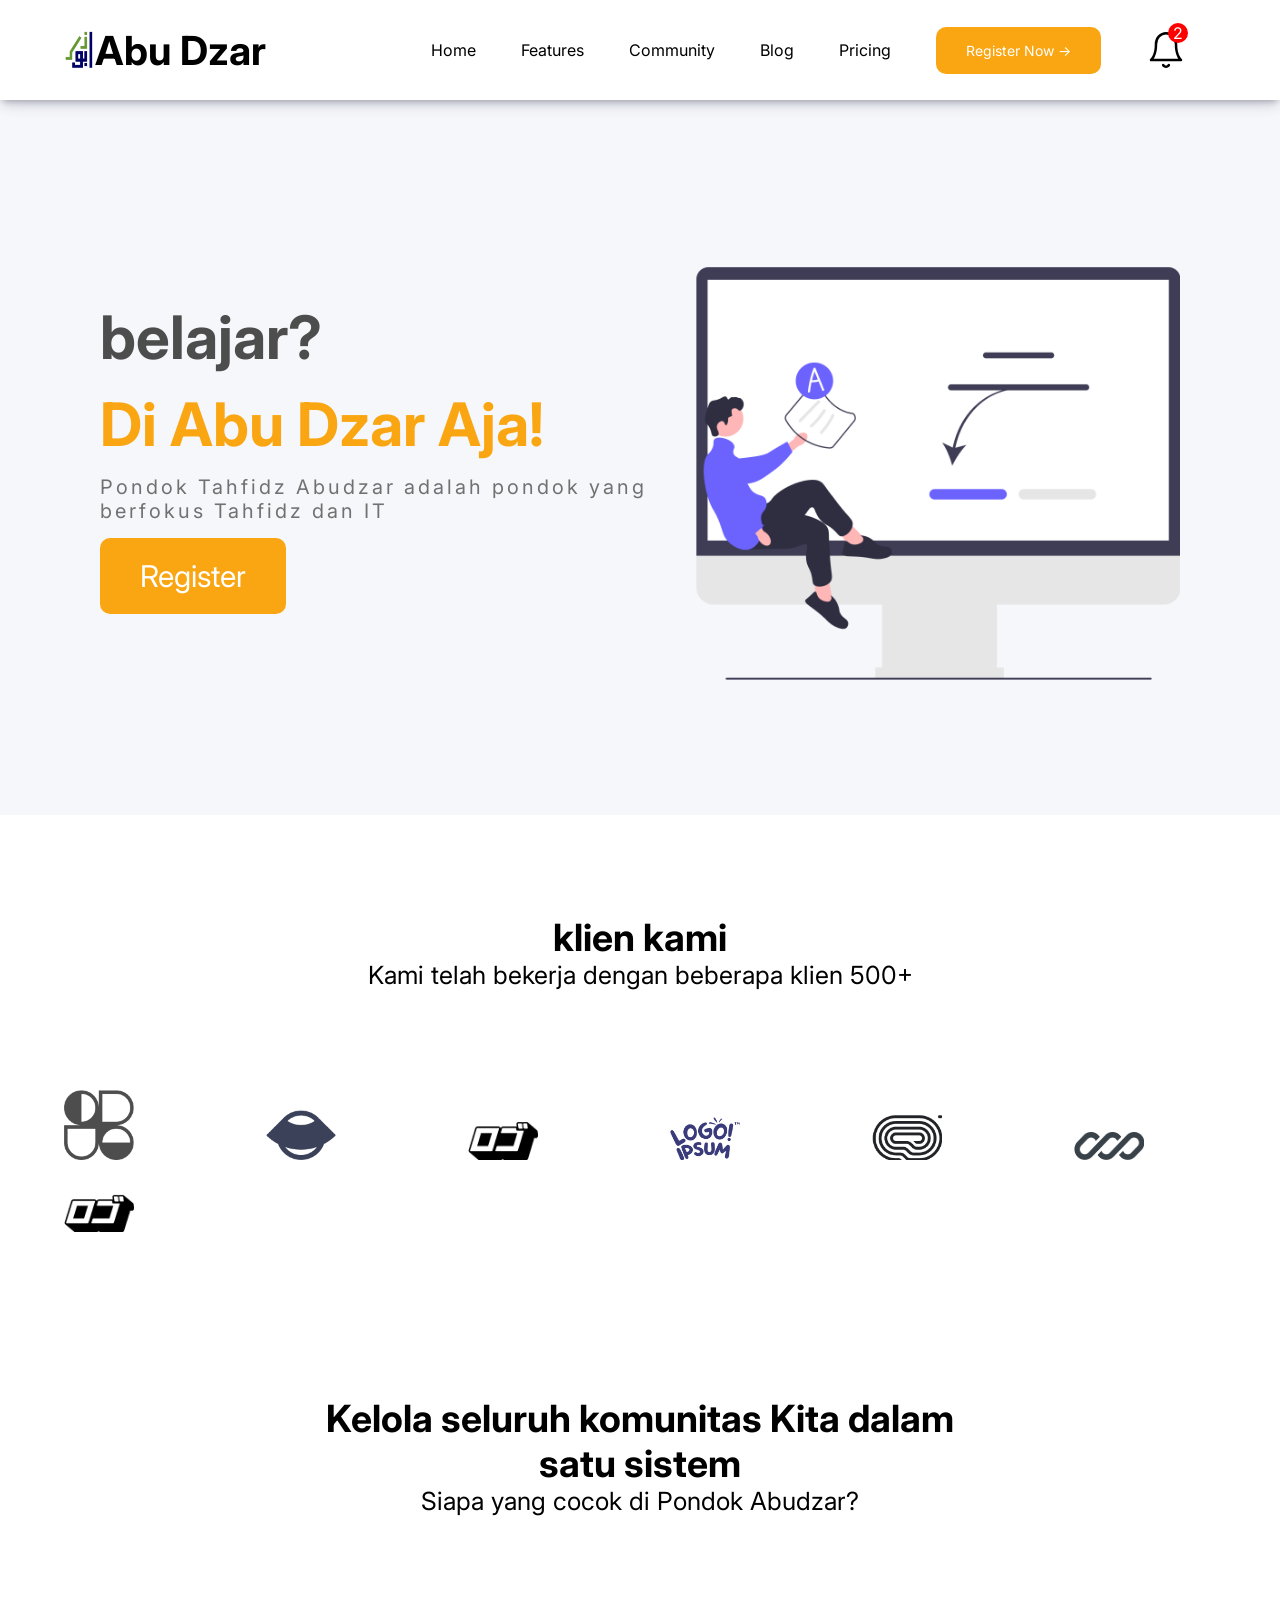
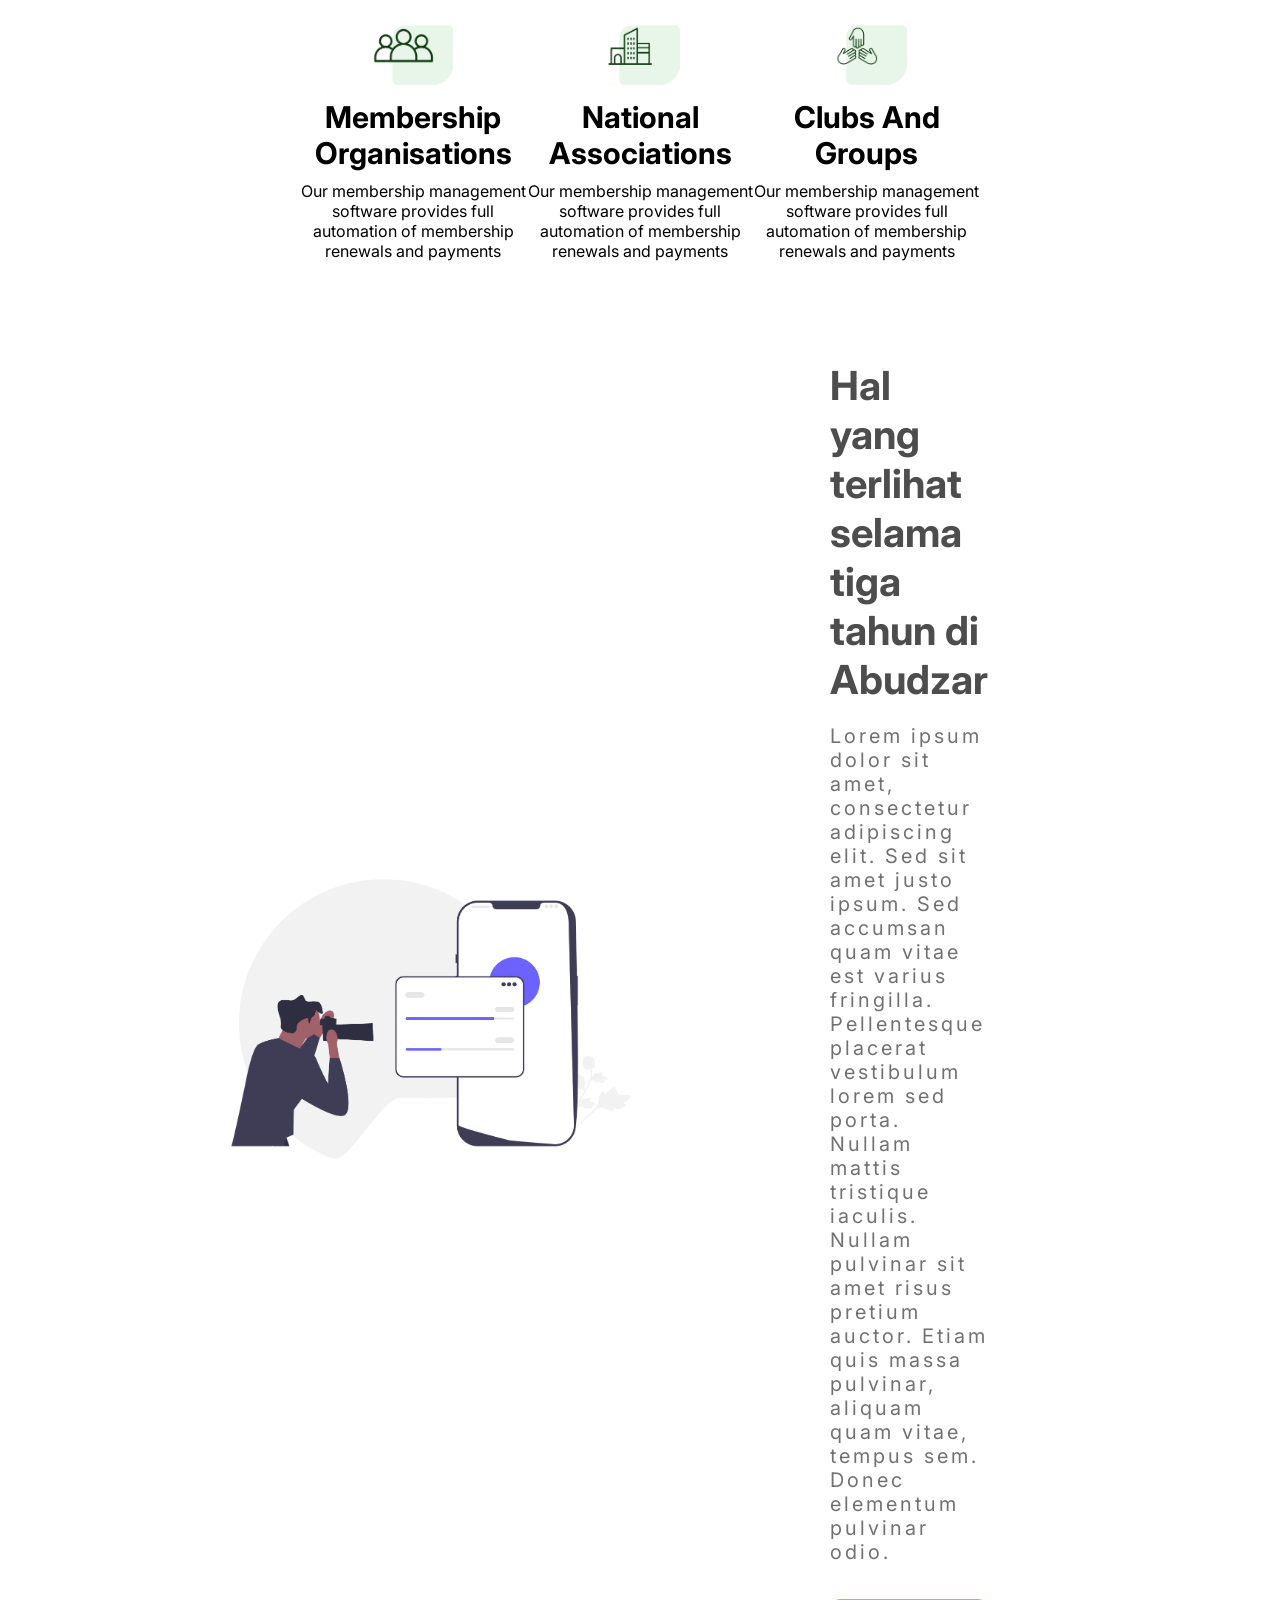
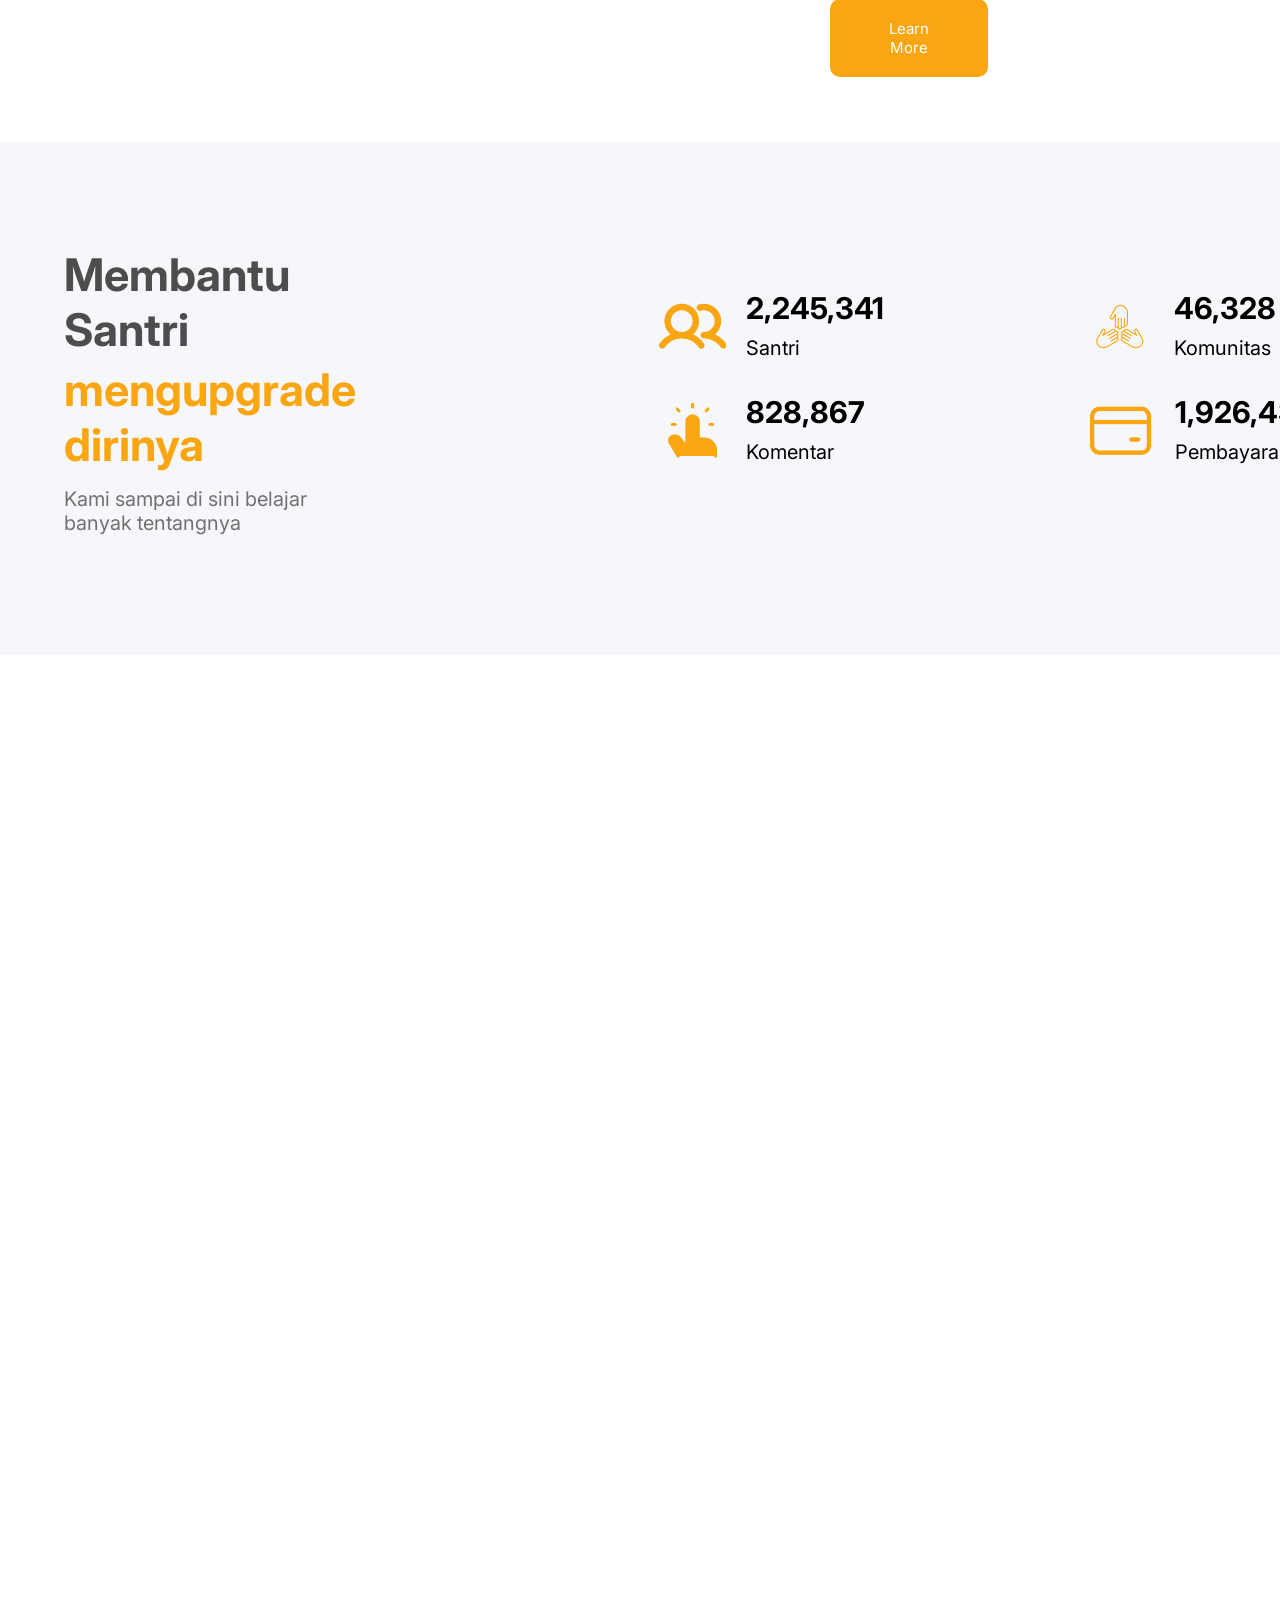
==== index.html @ 45027fd8 "deploy2" ====
<!DOCTYPE html>
<html lang="en">
<head>
    <meta charset="UTF-8">
    <meta name="viewport" content="width=device-width, initial-scale=1.0">
    <title>Banner</title>
    <link rel="stylesheet" href="./banner.css">
</head>
<body>
    <section id="navigasi">
        <div class="container-navigasi">
            <div class="logo-header">
                <img  height="40px" width="30px" src="./assets/logo-abudzar 1 (2).png" alt="" height="70">
                <p>Abu Dzar</p>
            </div>
            <ul class="list-navigasi">
                <li>Home</li>
                <li>Features</li>
                <li>Community</li>
                <li>Blog</li>
                <li>Pricing</li>
                <li>
                <button class="button-register spesifik-button">Register Now &rarr;</button>
                </li>
                <li>
                    <div class="user">
                        <span>2</span>
                        <img src="./assets/bell.svg" alt="">
                    </div>
                </li>
            </ul>

            <!-- tambah -->
             <div class="icon-menu">
                <img src="./assets/menu.svg" alt="">
             </div>
        
        </div>
    </section>

    <section id="banner">
        <div class="container-banner">
            <div class="belajar">
                <h1>belajar?</h1>
                <h1 class="text-abu-dzar">Di Abu Dzar Aja!</h1>
                <p>Pondok Tahfidz Abudzar adalah pondok yang berfokus Tahfidz dan IT </p>
                <button class="button-register">
                    Register
                </button>
            </div>
            <img src="./assets/Illustration.png" alt="">
        </div>
    </section>

    <section id="klien-kami">
        <div class="neka">
            <h1>klien kami</h1>
            <p>Kami telah bekerja dengan beberapa klien 500+</p>
        </div>
        <div class="neki">
            <img src="./assets/logo1.png" alt="">
            <img src="./assets/logo 2.png" alt="">
            <img src="./assets/logo 3.png" alt="">
            <img src="./assets/logo 4.png" alt="">
            <img src="./assets/logo 5.png" alt="">
            <img src="./assets/logo 6.png" alt="">
            <img src="./assets/logo 3.png" alt="">
        </div>

    </section>  

    <Section class="Komunitas">
        <div class="container-komunitas">
        <div class="Text">
            <h1>Kelola seluruh komunitas Kita dalam satu sistem</h1>
            <p>Siapa yang cocok di Pondok Abudzar?</p>
        </div>
        <div class="teras">
        <div class="p1">
            <img src="./assets/Icon 1.png" alt="">
            <h2>Membership Organisations</h2>
            <p>Our membership management software provides full automation of membership renewals and payments</p>
        </div>
        <div class="p2">
            <img src="./assets/Icon 2.png" alt="">
            <h2>National <br>Associations</h2>
            <p>Our membership management software provides full automation of membership renewals and payments</p>
        </div>
        <div class="p3">
            <img src="./assets/Icon 3.png" alt="">
            <h2>Clubs And <br> Groups</h2>
            <p>Our membership management software provides full automation of membership renewals and payments</p>
        </div>
        </div>
        </div>
    </Section>

    <section id="bando">
        <div class="ban-1">
            <img src="./assets/bako.png" alt="">
            <div class="Text-6">
                    <h1>Hal yang terlihat selama tiga <br> tahun di Abudzar</h1>
                    <p>Lorem ipsum dolor sit amet, consectetur adipiscing elit. Sed sit amet justo ipsum. Sed accumsan quam vitae est varius fringilla. Pellentesque placerat vestibulum lorem sed porta. Nullam mattis tristique iaculis. Nullam pulvinar sit amet risus pretium auctor. Etiam quis massa pulvinar, aliquam quam vitae, tempus sem. Donec elementum pulvinar odio.</p>
                    <span>
                        <button class="Learn-More">
                            Learn   More
                        </button>
                    </span>
            </div>
        </div>
    </section>

    <section id="bantu">
        <div class="kebantuan">
        <div class="Text-gede">
            <h1>Membantu Santri</h1>
            <h2>mengupgrade dirinya</h2>
            <p>Kami sampai di sini belajar banyak tentangnya</p>
        </div>
        <!-- mc -->
        <div class="mc">
            <!-- column-1 -->
                <div class="column-1">
                <!-- 1 -->
                <div class="isi-column-1">
                    <span>
                    <img src="./assets/Icon satu1.png" alt="">
                    </span>
                    <div class="satu">
                        <h3>2,245,341</h3>
                        <p>Santri</p>
                    </div>
                </div>
                <!-- 1 -->

                <!-- 2 -->
                <div class="isi-column-2">
                <span>
                <img src="./assets/Icon dua2.png" alt="">
                </span>
                <div class="kedua">
                    <h3>828,867</h3>
                    <p>Komentar</p>
                </div>
                </div>
                <!-- 2 -->
            </div>
            <!-- column-1 -->

            <!-- column-2 -->
            <div class="column-2">
                <!-- 3 -->
                <div class="column-satu">
                    <span>
                    <img src="./assets/Icon empat4.png" alt="">
                    </span>
                    <div class="tiga">
                        <h3>46,328 </h3>
                        <p>Komunitas</p>
                    </div>
                </div>
                <!-- 3 -->

                <!-- 4 -->
                 <div class="column-dua">
                    <span>
                    <img src="./assets/Icon tiga3.png" alt="">
                    </span>
                    <div class="empat">
                        <h3>1,926,436</h3>
                        <p>Pembayaran</p>
                    </div>
                 </div>
                 <!-- 4 -->
            </div>
            <!-- column-2 -->
        </div>
        <!-- mc -->
    </div>
    </section>



    <section id="height"></section>
</body>
</html>
---- banner.css ----
@import url('https://fonts.googleapis.com/css2?family=Inter:ital,opsz,wght@0,14..32,100..900;1,14..32,100..900&display=swap');

 *{
    margin: 0;
    padding: 0;
    font-family: "Inter", "sans-serif";
}

#navigasi {
    position: sticky;
    top: 0px;
    background-color: white;
    box-shadow: rgba(50, 50, 93, 0.25) 0px 6px 12px -2px, rgba(0, 0, 0, 0.3) 0px 3px 7px -3px;
}

.user{
    /* background-color: #717171; */
    width: 40px;
    height: 40px;
    position: relative;
    /* border-radius: 50px; */
}

.user span{
    color: white;
    background-color: red;
    position: absolute;
    right: -2px;
    top: -7px;
    width: 20px;
    height: 20px;
    text-align: center;
    border-radius: 50px;

}

.user img{
    width: 40px;
}

.container-navigasi{
    /* background-color: rgb(255, 255, 255); */
    display: flex;
    margin-left: 5%;
    margin-right: 5%;
    /* font-family: "Inter", sans-serif; */
    justify-content: space-between;
    height: 100px;
    align-items: center;
     /* background-color: antiquewhite; */ 
     /* box-shadow: rgba(0, 0, 0, 0.24) 0px 3px 8px; */ 
}

.logo-header {
     /* background-color: rgb(22, 159, 245);   */
    display: flex;
    font-size: 40px;
    font-weight: 700;
    align-items: center;
}

.logo-header img{
    margin-right: 1px;
}

.list-navigasi{
      /* background-color: rgb(246, 113, 248);   */
    display: flex;
    align-items: center;
}

.list-navigasi li{
    list-style: none;
    margin-left: 15px;
    margin-right: 30px;
}   


#banner{
    background-color: #F5F7FA;
}

.container-banner{
    /* background-color: aquamarine; */
    display: flex;
    padding: 100px;
    justify-content: space-between;
    align-items: center;
}

.container-banner img{
    /* background-color: black; */
    width: 500px;
}

.belajar h1{
    color: #4D4D4D;
    font-size: 60px;
    margin-bottom: 15px;
}

.belajar p{
    color: #717171;
    font-size: 20px;
    margin-bottom: 15px;
    letter-spacing: 3px;
}

.belajar .text-abu-dzar{
    color: #FAA613;
    margin-bottom: 15px;
}

.button-register{
    background-color: #FAA613 ;
    border: none;
    color: white;
    font-size: 30px;
    padding: 20px 40px;
    border-radius: 10px;    
}

.spesifik-button{
    background-color: #FAA613 ;
    border: none;
    color: white;
    font-size: 14px;
    padding: 15px 30px;
    border-radius: 10px;
}

.button-register:hover{
    background-color: rgb(18, 84, 189);
   }


.klien-kami{
    display: flex;
    justify-content: center;
    align-items: center;
}

.neka{
    font-size: 25px;
    text-align: center;
    padding-top: 100px;
    padding-bottom: 100px;

}


.neki img{
    width: 70px;
    /* background-color: aqua; */
    margin-left: 5%;
    margin-right: 5%;
    padding-bottom: 30px;

}

.Komunitas{
    margin-top: 100px;
}

.container-komunitas {
    margin-left: 300px;
    /* background-color: aqua; */
    margin-right: 300px;
}

.Text{
    font-size: 25px;
    text-align: center;
    padding-top: 30px;
    padding-bottom: 100px;
}

.teras{
    display: flex;
    justify-content: space-between;

}

.p1{
    text-align: center;
    width: 250px;
    h2{
        font-size: 30px;
        padding: 10px;
    }
    /* background-color: aqua; */
    img{
        width: 80px;
    }
}

.p2{
    text-align: center;
    width: 250px;
    h2{
        font-size: 30px;
        padding: 10px;
    }
  /* background-color: aqua; */
    img{
        width: 80px;
    }
}

.p3{
    text-align: center;
    width: 250px;
    h2{
        font-size: 30px;
        padding: 10px;
    }

   /* background-color: aqua; */
    img{
        width: 80px;
    }
}

#bando{
    /* background-color: #F5F7FA; */
    margin-top: 100px;
  
}

.ban-1{
    margin-left: 230px;
    /* background-color: aqua; */
    margin-right: 230px;
    display: flex;
    justify-content: space-between;
    align-items: center;
    margin-top: 65px;
    margin-bottom: 65px;
}

.ban-1 img{
    /* background-color: black; */
    width: 400px;
}

.Text-6{
    color: #4D4D4D;
    font-size: 20px;
    margin-bottom: px;
    display: flex;
    flex-direction: column;
    margin-right: 100px;
    margin-left: 200px  ;
}

.Text-6 h1{
    font-size: 40px;
}

.Text-6 p{
    margin-top: 20px;
    color: #717171;
    font-size: 20px;
    margin-bottom: 15px;
    letter-spacing: 3px;
}

.Learn-More{
    margin-top: 20px;
    background-color: #FAA613 ;
    border: none;
    color: white;
    font-size: 15px;
    padding: 20px 40px;
    border-radius: 10px;    
}



#bantu{
    background-color: #F5F7FA;
    /* justify-content: space-between; */
    align-items: center;
    padding-top: 40px;
    padding-bottom: 40px;
}

.kebantuan{
    display: flex;
    justify-content: space-between;
    margin-left: 5%;
    margin-right: 5%;
    align-items: center;
    margin-top: 65px;
    margin-bottom: 65px;
}

.Text-gede{
    text-align: left;
    margin-right: 200px;
}


.Text-gede h1{
    color: #4D4D4D;
    font-size: 45px;
    margin-bottom: 5px;
    
}

.Text-gede h2{
    font-size: 45px ;
    color: #FAA613;
    margin-bottom: 15px;
}

.Text-gede P{
    color: #717171;
    font-size: 20px;
    margin-bottom: 15px;
}

.mc{
    /* background-color: aqua; */
    display: flex;
    img{
        width: 70px;
        margin-right: 20px;
        margin-bottom: 30px;
    }
}

.column-1{
    /* background-color: aquamarine; */
    display: flex;
    flex-direction: column;
    padding-right: 200px;
    padding-left: 100px;
    padding-bottom: 10px;
}

.isi-column-1{
    display: flex;
    justify-content: center;
    .satu{
    
        h3{
            font-size: 30px;
            margin-bottom: 4px;
        }

        p{
            font-size: 20px;
            margin-top: 10px;
        }
    }

    
}

.kedua{
 
    h3{
        font-size: 30px;
        margin-bottom: 4px;
    }

    p{
        font-size: 20px;
        margin-top: 10px;
    }

}

.isi-column-2{
    display: flex;
}


.column-2{
    /* background-color: rgb(0, 252, 168); */
    display: flex;
    flex-direction: column;
    padding-right: 200px;
}

.column-satu{
    display: flex;
    justify-content: center;
    margin-right: 40px;

    h3{
        font-size: 30px;
        margin-bottom: 4px;
    }

    p{
        font-size: 20px;
        margin-top: 10px;
    }

}

.column-dua{
    display: flex;
    justify-content: center;

    h3{
        font-size: 30px;
        margin-bottom: 4px;
    }

    p{
        font-size: 20px;
        margin-top: 10px;
    }

}



.icon-menu{
    display: none;
}




#height{
    height: 350vh;
}

@media only screen and (max-width:745px){
 .icon-menu{
    display: inline;
 }
 .list-navigasi{
    display: none;
 }
}
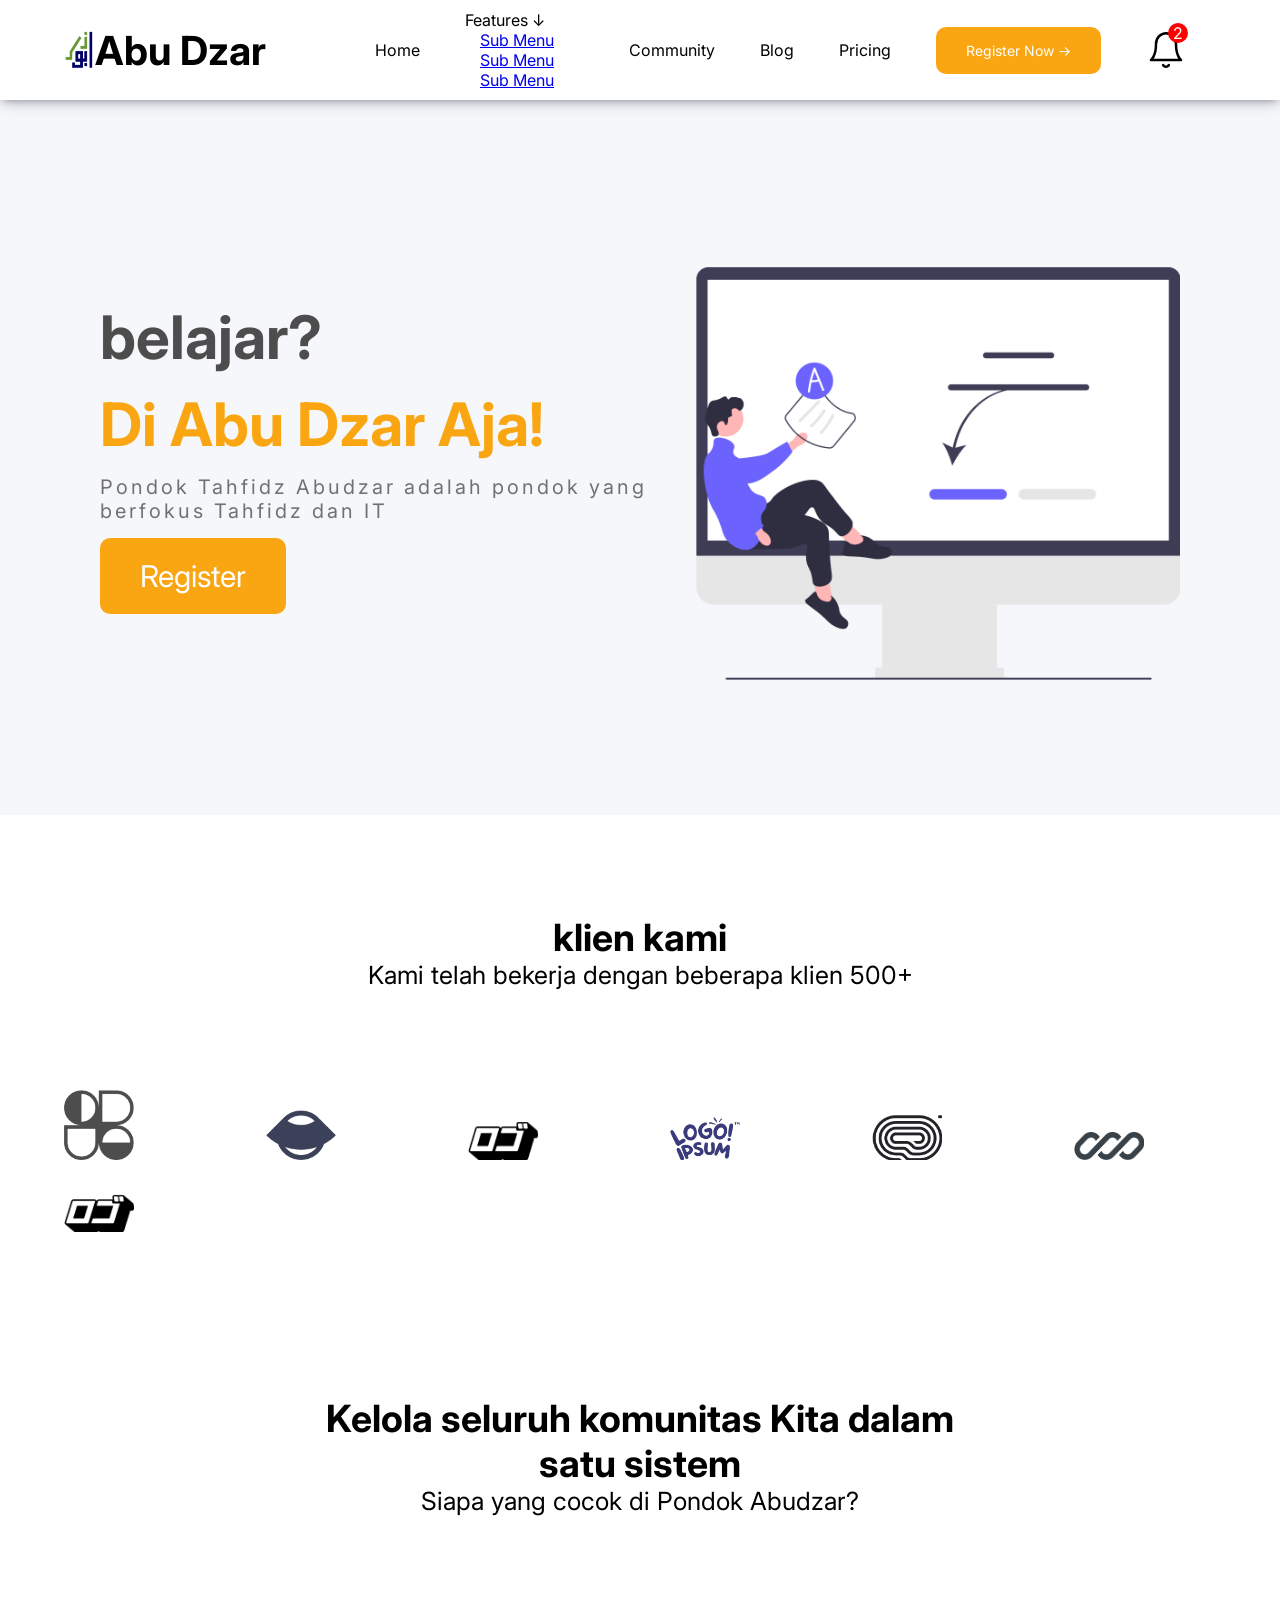
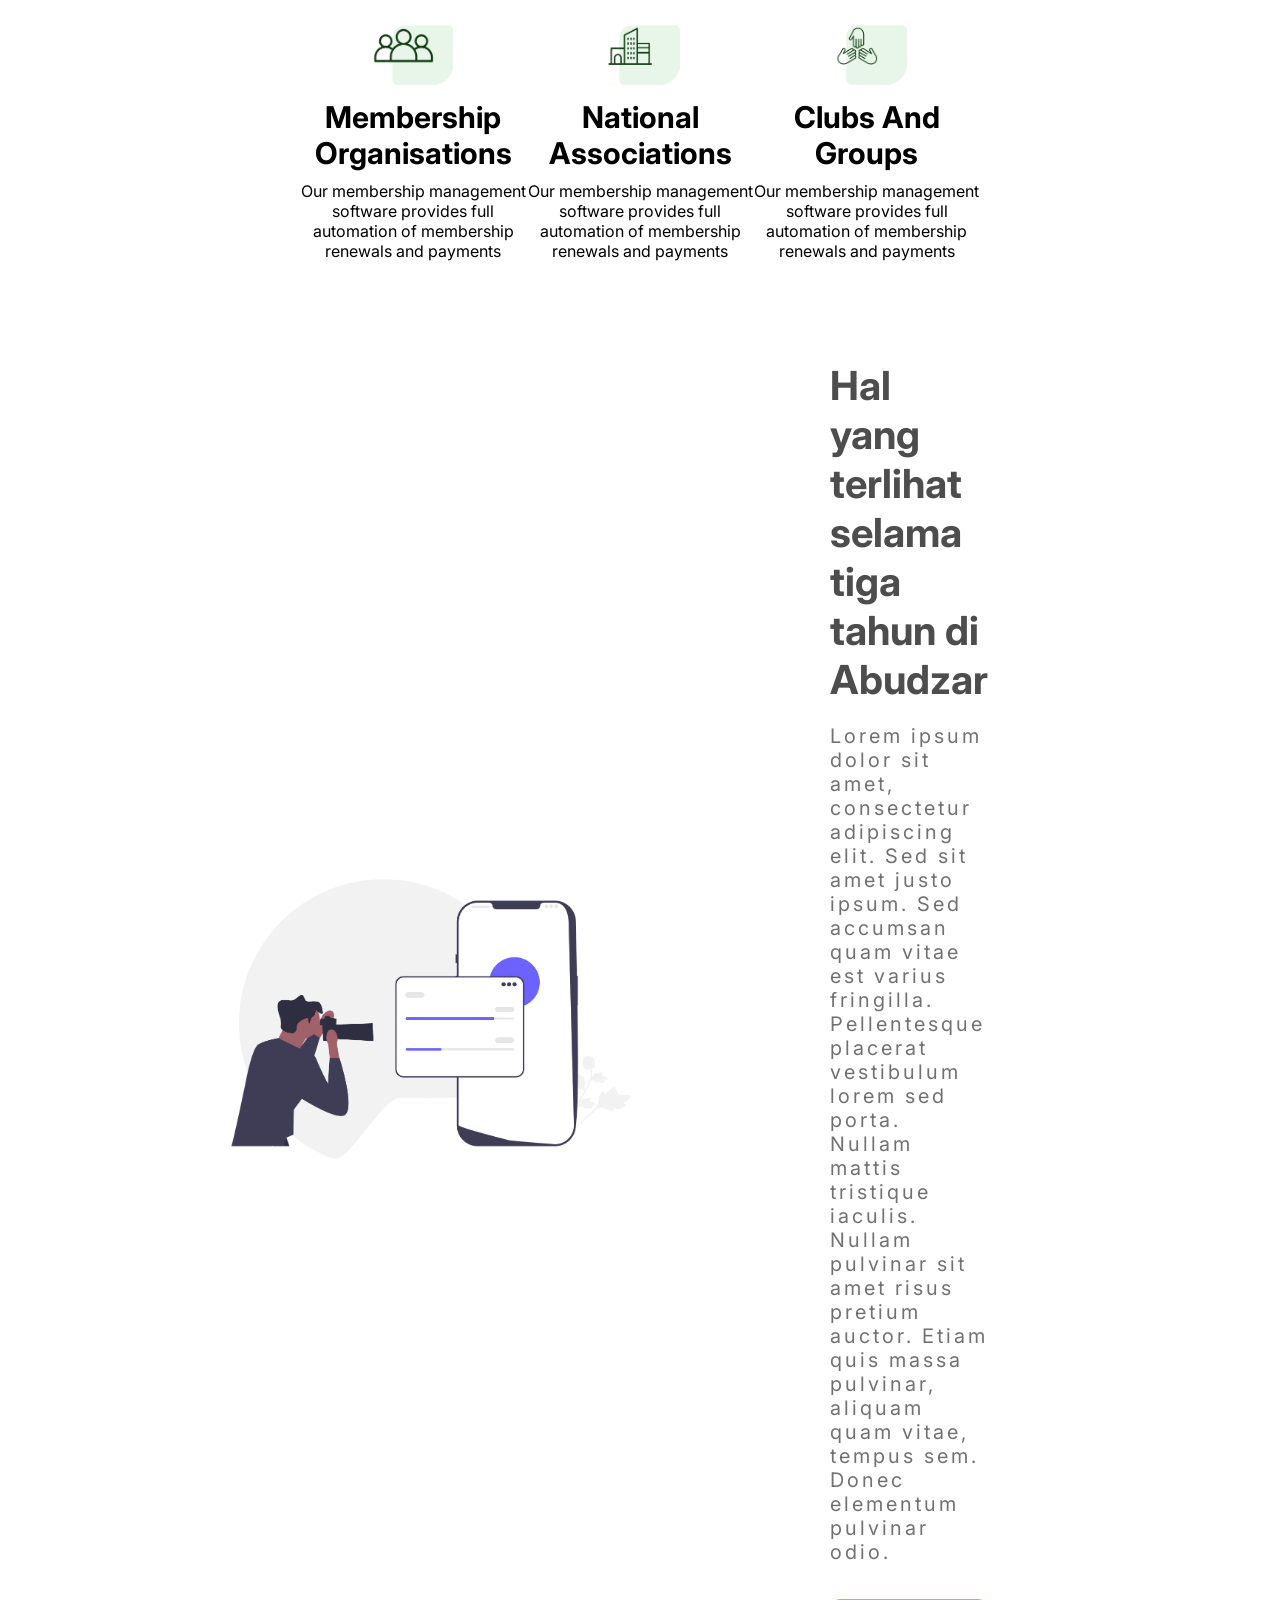
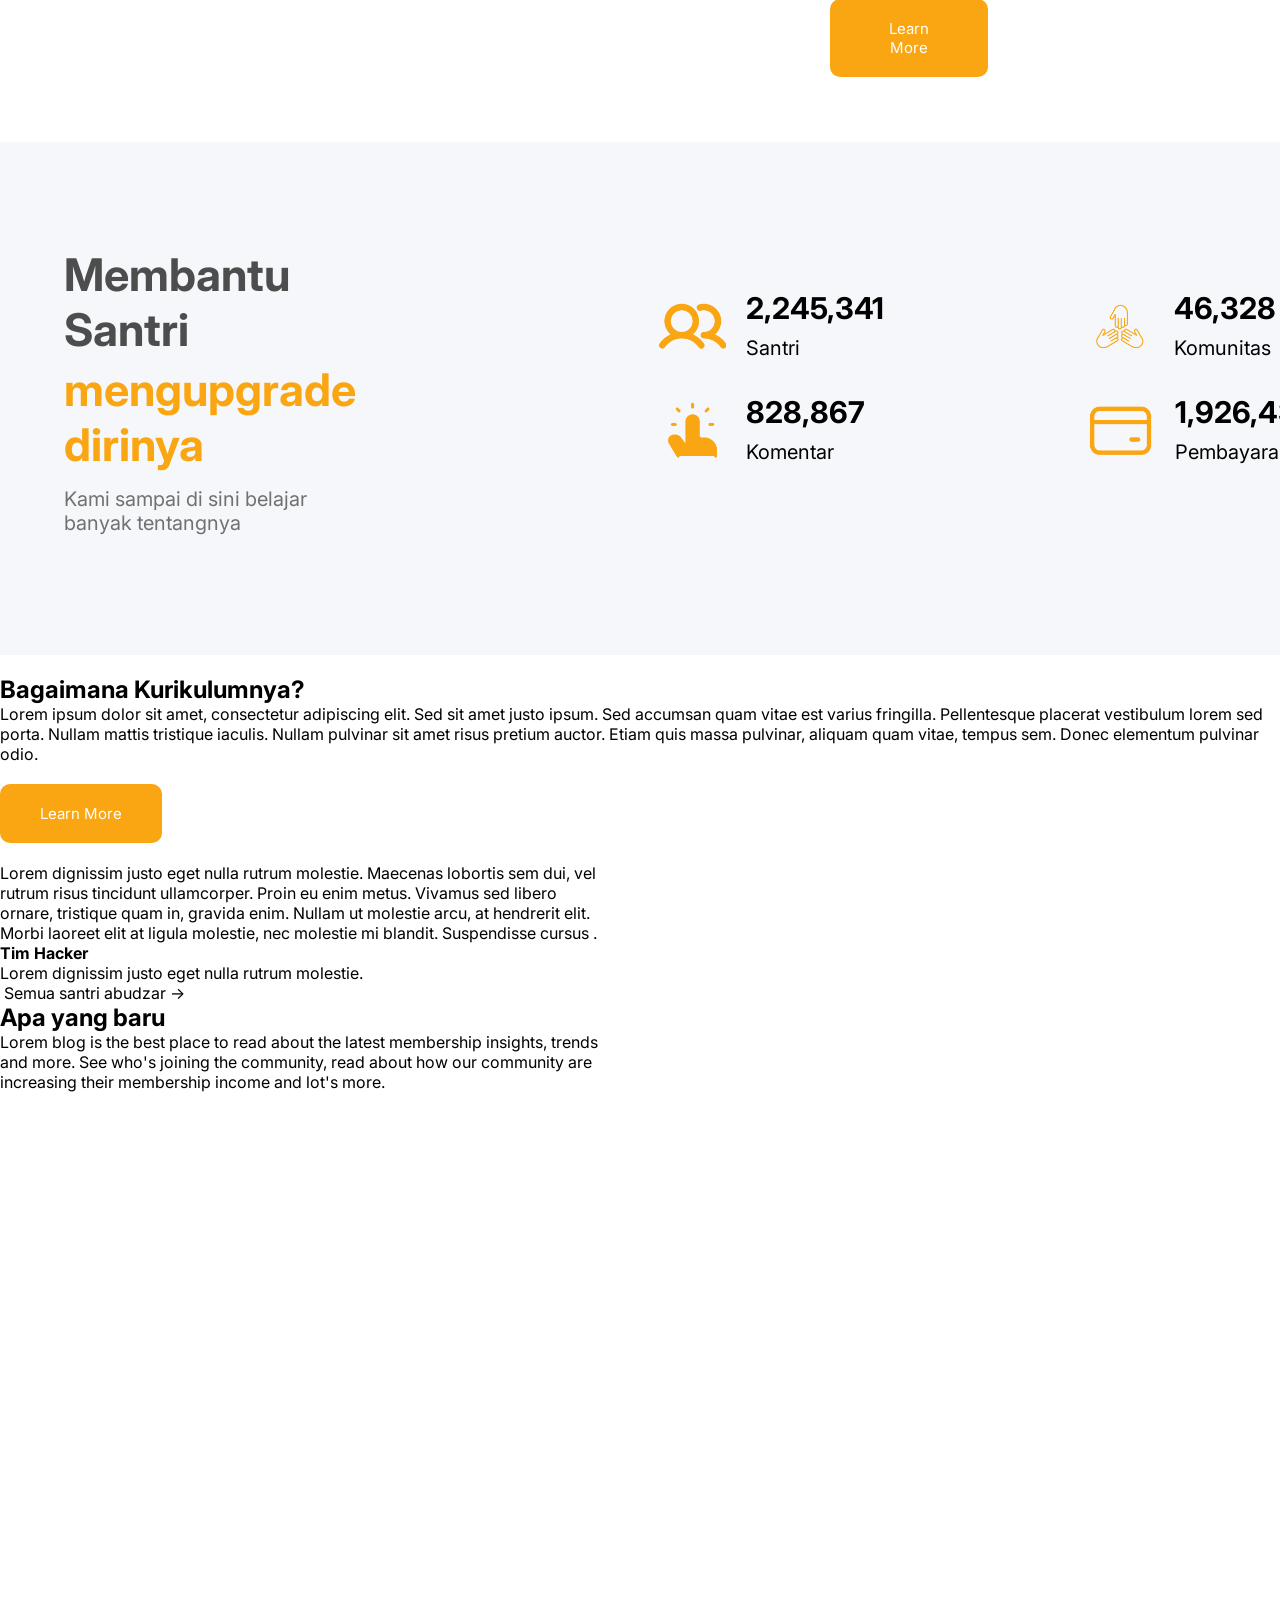
==== commit 51d3a12f: "deploy-web" ====
--- a/index.html
+++ b/index.html
@@ -1,186 +1,284 @@
 <!DOCTYPE html>
 <html lang="en">
-<head>
-    <meta charset="UTF-8">
-    <meta name="viewport" content="width=device-width, initial-scale=1.0">
+  <head>
+    <meta charset="UTF-8" />
+    <meta name="viewport" content="width=device-width, initial-scale=1.0" />
     <title>Banner</title>
-    <link rel="stylesheet" href="./banner.css">
-</head>
-<body>
+    <link rel="stylesheet" href="./banner.css" />
+  </head>
+  <body>
     <section id="navigasi">
-        <div class="container-navigasi">
-            <div class="logo-header">
-                <img  height="40px" width="30px" src="./assets/logo-abudzar 1 (2).png" alt="" height="70">
-                <p>Abu Dzar</p>
-            </div>
-            <ul class="list-navigasi">
-                <li>Home</li>
-                <li>Features</li>
-                <li>Community</li>
-                <li>Blog</li>
-                <li>Pricing</li>
-                <li>
-                <button class="button-register spesifik-button">Register Now &rarr;</button>
-                </li>
-                <li>
-                    <div class="user">
-                        <span>2</span>
-                        <img src="./assets/bell.svg" alt="">
-                    </div>
-                </li>
+      <div class="container-navigasi">
+        <div class="logo-header">
+          <img
+            height="40px"
+            width="30px"
+            src="./assets/logo-abudzar 1 (2).png"
+            alt=""
+            height="70"
+          />
+          <p>Abu Dzar</p>
+        </div>
+        <ul class="list-navigasi">
+          <li>Home</li>
+          <li class="dropdown">
+            Features &darr;
+            <ul class="dropdown-menu">
+              <a href="#"><li>Sub Menu</li></a>
+              <a href="#"><li>Sub Menu</li></a>
+              <a href="#"><li>Sub Menu</li></a>
             </ul>
-
-            <!-- tambah -->
-             <div class="icon-menu">
-                <img src="./assets/menu.svg" alt="">
-             </div>
-        
-        </div>
+          </li>
+          <li>Community</li>
+          <li>Blog</li>
+          <li>Pricing</li>
+          <li>
+            <button class="button-register spesifik-button">
+              Register Now &rarr;
+            </button>
+          </li>
+          <li>
+            <div class="user">
+              <span>2</span>
+              <img src="./assets/bell.svg" alt="" />
+            </div>
+          </li>
+        </ul>
+
+        <!-- tambah -->
+        <div class="icon-menu">
+          <img src="./assets/menu.svg" alt="" />
+        </div>
+      </div>
     </section>
 
     <section id="banner">
-        <div class="container-banner">
-            <div class="belajar">
-                <h1>belajar?</h1>
-                <h1 class="text-abu-dzar">Di Abu Dzar Aja!</h1>
-                <p>Pondok Tahfidz Abudzar adalah pondok yang berfokus Tahfidz dan IT </p>
-                <button class="button-register">
-                    Register
-                </button>
-            </div>
-            <img src="./assets/Illustration.png" alt="">
-        </div>
+      <div class="container-banner">
+        <div class="belajar">
+          <h1>belajar?</h1>
+          <h1 class="text-abu-dzar">Di Abu Dzar Aja!</h1>
+          <p>
+            Pondok Tahfidz Abudzar adalah pondok yang berfokus Tahfidz dan IT
+          </p>
+          <button class="button-register">Register</button>
+        </div>
+        <img src="./assets/Illustration.png" alt="" />
+      </div>
     </section>
 
     <section id="klien-kami">
-        <div class="neka">
-            <h1>klien kami</h1>
-            <p>Kami telah bekerja dengan beberapa klien 500+</p>
-        </div>
-        <div class="neki">
-            <img src="./assets/logo1.png" alt="">
-            <img src="./assets/logo 2.png" alt="">
-            <img src="./assets/logo 3.png" alt="">
-            <img src="./assets/logo 4.png" alt="">
-            <img src="./assets/logo 5.png" alt="">
-            <img src="./assets/logo 6.png" alt="">
-            <img src="./assets/logo 3.png" alt="">
-        </div>
-
-    </section>  
-
-    <Section class="Komunitas">
-        <div class="container-komunitas">
+      <div class="neka">
+        <h1>klien kami</h1>
+        <p>Kami telah bekerja dengan beberapa klien 500+</p>
+      </div>
+      <div class="neki">
+        <img src="./assets/logo1.png" alt="" />
+        <img src="./assets/logo 2.png" alt="" />
+        <img src="./assets/logo 3.png" alt="" />
+        <img src="./assets/logo 4.png" alt="" />
+        <img src="./assets/logo 5.png" alt="" />
+        <img src="./assets/logo 6.png" alt="" />
+        <img src="./assets/logo 3.png" alt="" />
+      </div>
+    </section>
+
+    <section class="Komunitas">
+      <div class="container-komunitas">
         <div class="Text">
-            <h1>Kelola seluruh komunitas Kita dalam satu sistem</h1>
-            <p>Siapa yang cocok di Pondok Abudzar?</p>
+          <h1>Kelola seluruh komunitas Kita dalam satu sistem</h1>
+          <p>Siapa yang cocok di Pondok Abudzar?</p>
         </div>
         <div class="teras">
-        <div class="p1">
-            <img src="./assets/Icon 1.png" alt="">
+          <div class="p1">
+            <img src="./assets/Icon 1.png" alt="" />
             <h2>Membership Organisations</h2>
-            <p>Our membership management software provides full automation of membership renewals and payments</p>
-        </div>
-        <div class="p2">
-            <img src="./assets/Icon 2.png" alt="">
-            <h2>National <br>Associations</h2>
-            <p>Our membership management software provides full automation of membership renewals and payments</p>
-        </div>
-        <div class="p3">
-            <img src="./assets/Icon 3.png" alt="">
-            <h2>Clubs And <br> Groups</h2>
-            <p>Our membership management software provides full automation of membership renewals and payments</p>
-        </div>
-        </div>
-        </div>
-    </Section>
+            <p>
+              Our membership management software provides full automation of
+              membership renewals and payments
+            </p>
+          </div>
+          <div class="p2">
+            <img src="./assets/Icon 2.png" alt="" />
+            <h2>National <br />Associations</h2>
+            <p>
+              Our membership management software provides full automation of
+              membership renewals and payments
+            </p>
+          </div>
+          <div class="p3">
+            <img src="./assets/Icon 3.png" alt="" />
+            <h2>
+              Clubs And <br />
+              Groups
+            </h2>
+            <p>
+              Our membership management software provides full automation of
+              membership renewals and payments
+            </p>
+          </div>
+        </div>
+      </div>
+    </section>
 
     <section id="bando">
-        <div class="ban-1">
-            <img src="./assets/bako.png" alt="">
-            <div class="Text-6">
-                    <h1>Hal yang terlihat selama tiga <br> tahun di Abudzar</h1>
-                    <p>Lorem ipsum dolor sit amet, consectetur adipiscing elit. Sed sit amet justo ipsum. Sed accumsan quam vitae est varius fringilla. Pellentesque placerat vestibulum lorem sed porta. Nullam mattis tristique iaculis. Nullam pulvinar sit amet risus pretium auctor. Etiam quis massa pulvinar, aliquam quam vitae, tempus sem. Donec elementum pulvinar odio.</p>
-                    <span>
-                        <button class="Learn-More">
-                            Learn   More
-                        </button>
-                    </span>
-            </div>
-        </div>
+      <div class="ban-1">
+        <img src="./assets/bako.png" alt="" />
+        <div class="Text-6">
+          <h1>
+            Hal yang terlihat selama tiga <br />
+            tahun di Abudzar
+          </h1>
+          <p>
+            Lorem ipsum dolor sit amet, consectetur adipiscing elit. Sed sit
+            amet justo ipsum. Sed accumsan quam vitae est varius fringilla.
+            Pellentesque placerat vestibulum lorem sed porta. Nullam mattis
+            tristique iaculis. Nullam pulvinar sit amet risus pretium auctor.
+            Etiam quis massa pulvinar, aliquam quam vitae, tempus sem. Donec
+            elementum pulvinar odio.
+          </p>
+          <span>
+            <button class="Learn-More">Learn More</button>
+          </span>
+        </div>
+      </div>
     </section>
 
     <section id="bantu">
-        <div class="kebantuan">
+      <div class="kebantuan">
         <div class="Text-gede">
-            <h1>Membantu Santri</h1>
-            <h2>mengupgrade dirinya</h2>
-            <p>Kami sampai di sini belajar banyak tentangnya</p>
+          <h1>Membantu Santri</h1>
+          <h2>mengupgrade dirinya</h2>
+          <p>Kami sampai di sini belajar banyak tentangnya</p>
         </div>
         <!-- mc -->
         <div class="mc">
-            <!-- column-1 -->
-                <div class="column-1">
-                <!-- 1 -->
-                <div class="isi-column-1">
-                    <span>
-                    <img src="./assets/Icon satu1.png" alt="">
-                    </span>
-                    <div class="satu">
-                        <h3>2,245,341</h3>
-                        <p>Santri</p>
-                    </div>
-                </div>
-                <!-- 1 -->
-
-                <!-- 2 -->
-                <div class="isi-column-2">
-                <span>
-                <img src="./assets/Icon dua2.png" alt="">
-                </span>
-                <div class="kedua">
-                    <h3>828,867</h3>
-                    <p>Komentar</p>
-                </div>
-                </div>
-                <!-- 2 -->
-            </div>
-            <!-- column-1 -->
-
-            <!-- column-2 -->
-            <div class="column-2">
-                <!-- 3 -->
-                <div class="column-satu">
-                    <span>
-                    <img src="./assets/Icon empat4.png" alt="">
-                    </span>
-                    <div class="tiga">
-                        <h3>46,328 </h3>
-                        <p>Komunitas</p>
-                    </div>
-                </div>
-                <!-- 3 -->
-
-                <!-- 4 -->
-                 <div class="column-dua">
-                    <span>
-                    <img src="./assets/Icon tiga3.png" alt="">
-                    </span>
-                    <div class="empat">
-                        <h3>1,926,436</h3>
-                        <p>Pembayaran</p>
-                    </div>
-                 </div>
-                 <!-- 4 -->
-            </div>
-            <!-- column-2 -->
+          <!-- column-1 -->
+          <div class="column-1">
+            <!-- 1 -->
+            <div class="isi-column-1">
+              <span>
+                <img src="./assets/Icon satu1.png" alt="" />
+              </span>
+              <div class="satu">
+                <h3>2,245,341</h3>
+                <p>Santri</p>
+              </div>
+            </div>
+            <!-- 1 -->
+
+            <!-- 2 -->
+            <div class="isi-column-2">
+              <span>
+                <img src="./assets/Icon dua2.png" alt="" />
+              </span>
+              <div class="kedua">
+                <h3>828,867</h3>
+                <p>Komentar</p>
+              </div>
+            </div>
+            <!-- 2 -->
+          </div>
+          <!-- column-1 -->
+
+          <!-- column-2 -->
+          <div class="column-2">
+            <!-- 3 -->
+            <div class="column-satu">
+              <span>
+                <img src="./assets/Icon empat4.png" alt="" />
+              </span>
+              <div class="tiga">
+                <h3>46,328</h3>
+                <p>Komunitas</p>
+              </div>
+            </div>
+            <!-- 3 -->
+
+            <!-- 4 -->
+            <div class="column-dua">
+              <span>
+                <img src="./assets/Icon tiga3.png" alt="" />
+              </span>
+              <div class="empat">
+                <h3>1,926,436</h3>
+                <p>Pembayaran</p>
+              </div>
+            </div>
+            <!-- 4 -->
+          </div>
+          <!-- column-2 -->
         </div>
         <!-- mc -->
-    </div>
-    </section>
-
-
+      </div>
+    </section>
+
+    <section id="rilum">
+      <div class="ril-1">
+        <img src="./assets/snt.png" alt="" />
+        <div class="Text-enam">
+          <h1>Bagaimana Kurikulumnya?</h1>
+          <p>
+            Lorem ipsum dolor sit amet, consectetur adipiscing elit. Sed sit
+            amet justo ipsum. Sed accumsan quam vitae est varius fringilla.
+            Pellentesque placerat vestibulum lorem sed porta. Nullam mattis
+            tristique iaculis. Nullam pulvinar sit amet risus pretium auctor.
+            Etiam quis massa pulvinar, aliquam quam vitae, tempus sem. Donec
+            elementum pulvinar odio.
+          </p>
+          <span>
+            <button class="Learn-More">Learn More</button>
+          </span>
+        </div>
+      </div>
+    </section>
+
+    <section id="TH">
+      <div class="container-TH">
+        <div class="gmbr">
+          <img src="./assets/hckr.png" alt="" />
+        </div>
+
+        <div class="tandi">
+          <p>
+            Lorem dignissim justo eget nulla rutrum molestie. Maecenas lobortis
+            sem dui, vel <br />
+            rutrum risus tincidunt ullamcorper. Proin eu enim metus. Vivamus sed
+            libero <br />
+            ornare, tristique quam in, gravida enim. Nullam ut molestie arcu, at
+            hendrerit elit. <br />
+            Morbi laoreet elit at ligula molestie, nec molestie mi blandit.
+            Suspendisse cursus .
+          </p>
+          <h4>Tim Hacker</h4>
+          <p class="prol">Lorem dignissim justo eget nulla rutrum molestie.</p>
+          <div class="ia">
+            <img src="./assets/icon 10.png" alt="" />
+            <span> Semua santri abudzar &rarr;</span>
+          </div>
+        </div>
+      </div>
+    </section>
+
+    <section id="rdrd">
+      <div class="container-baru">
+        <div class="text-baru">
+          <h1>Apa yang baru</h1>
+
+          <p>
+            Lorem blog is the best place to read about the latest membership
+            insights, trends <br />
+            and more. See who's joining the community, read about how our
+            community are <br />
+            increasing their membership income and lot's more.​
+          </p>
+        </div>
+
+        <div class="blk">
+          <img src="./assets/lptph.png" alt="" />
+        </div>
+      </div>
+    </section>
 
     <section id="height"></section>
-</body>
-</html>+  </body>
+</html>
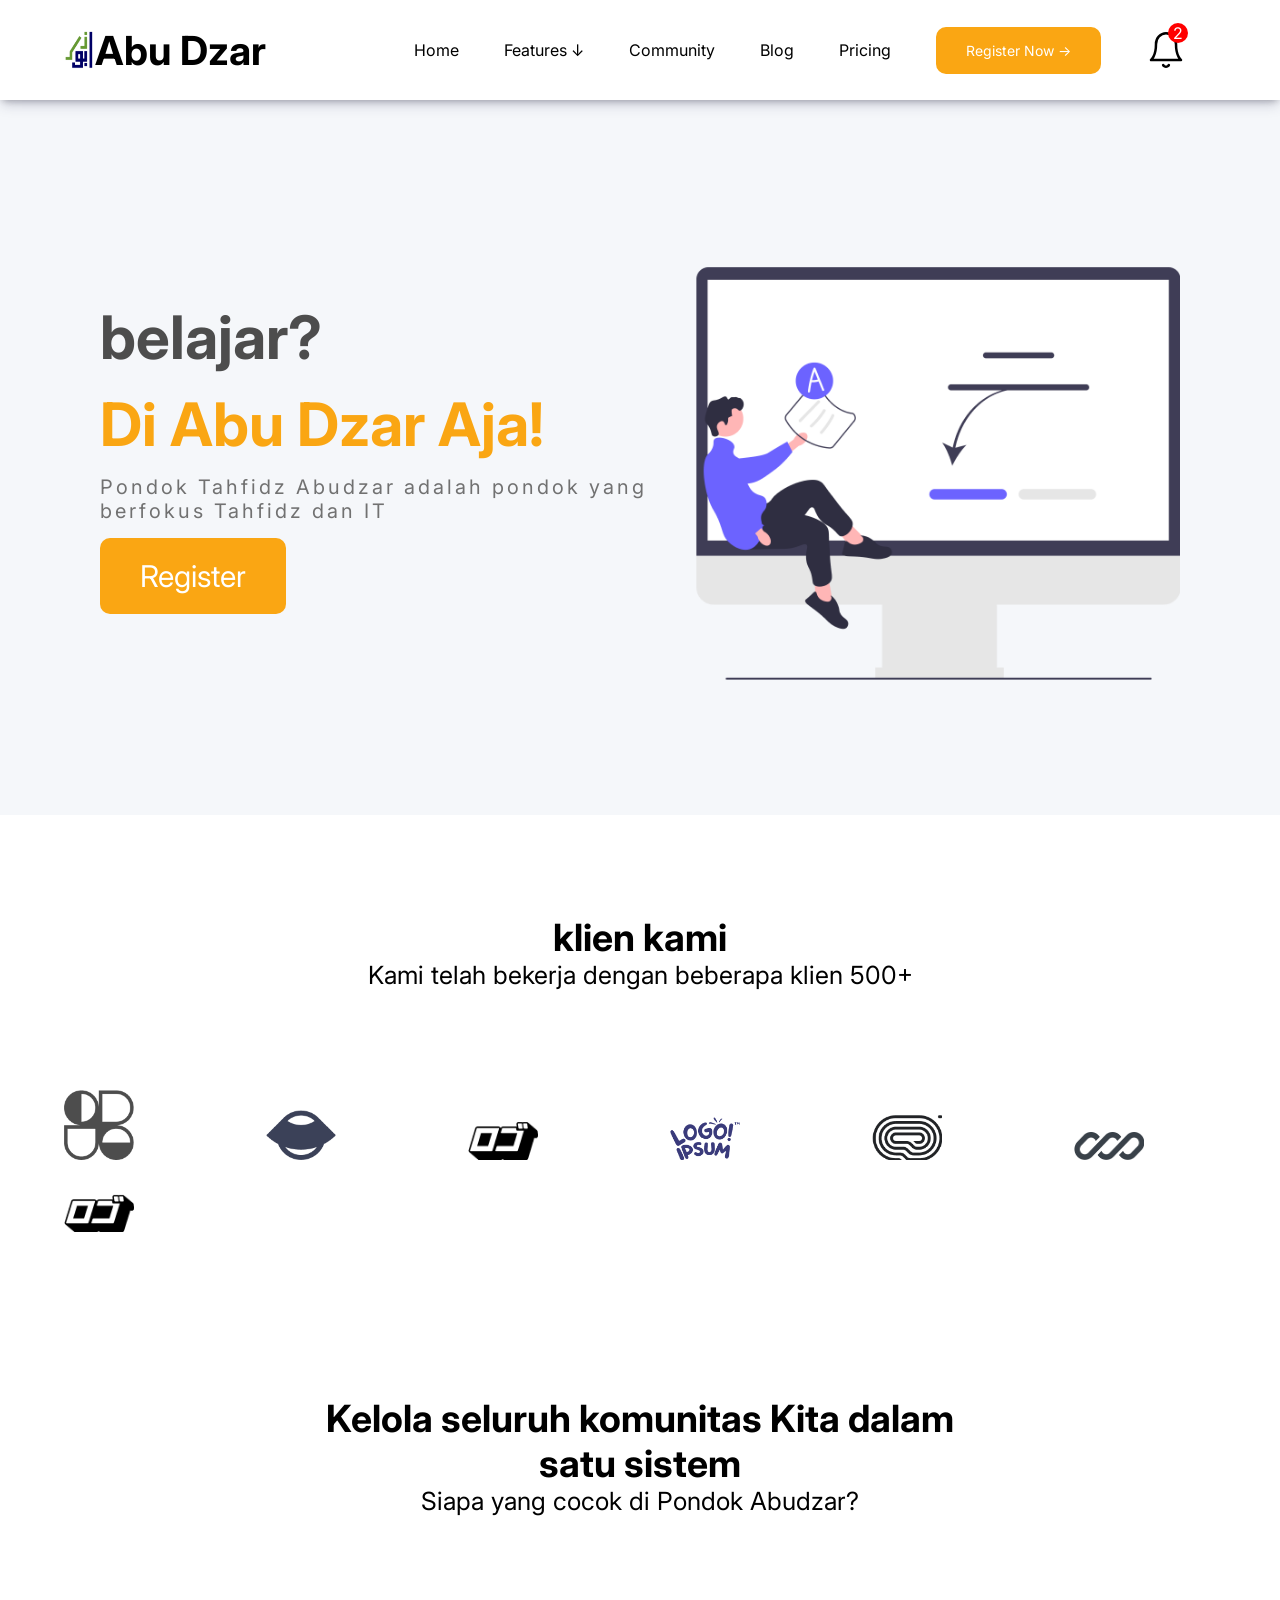
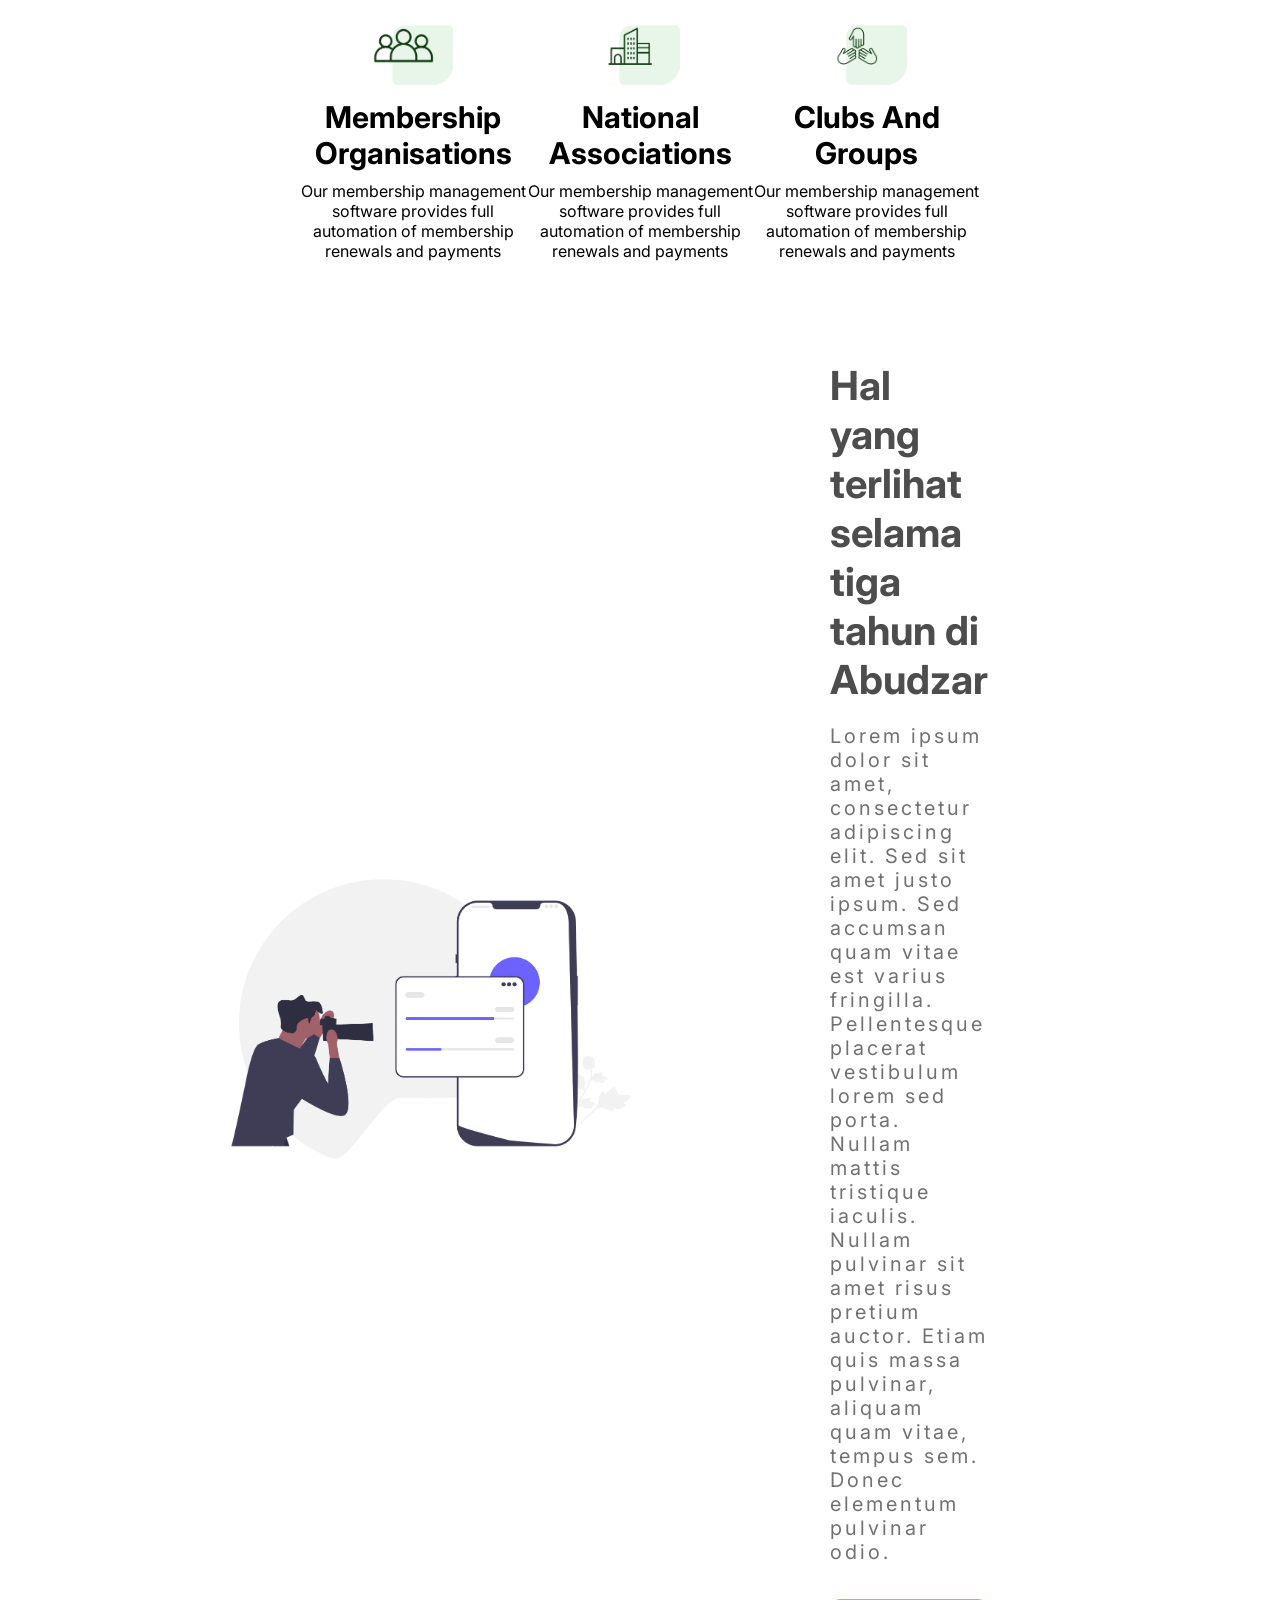
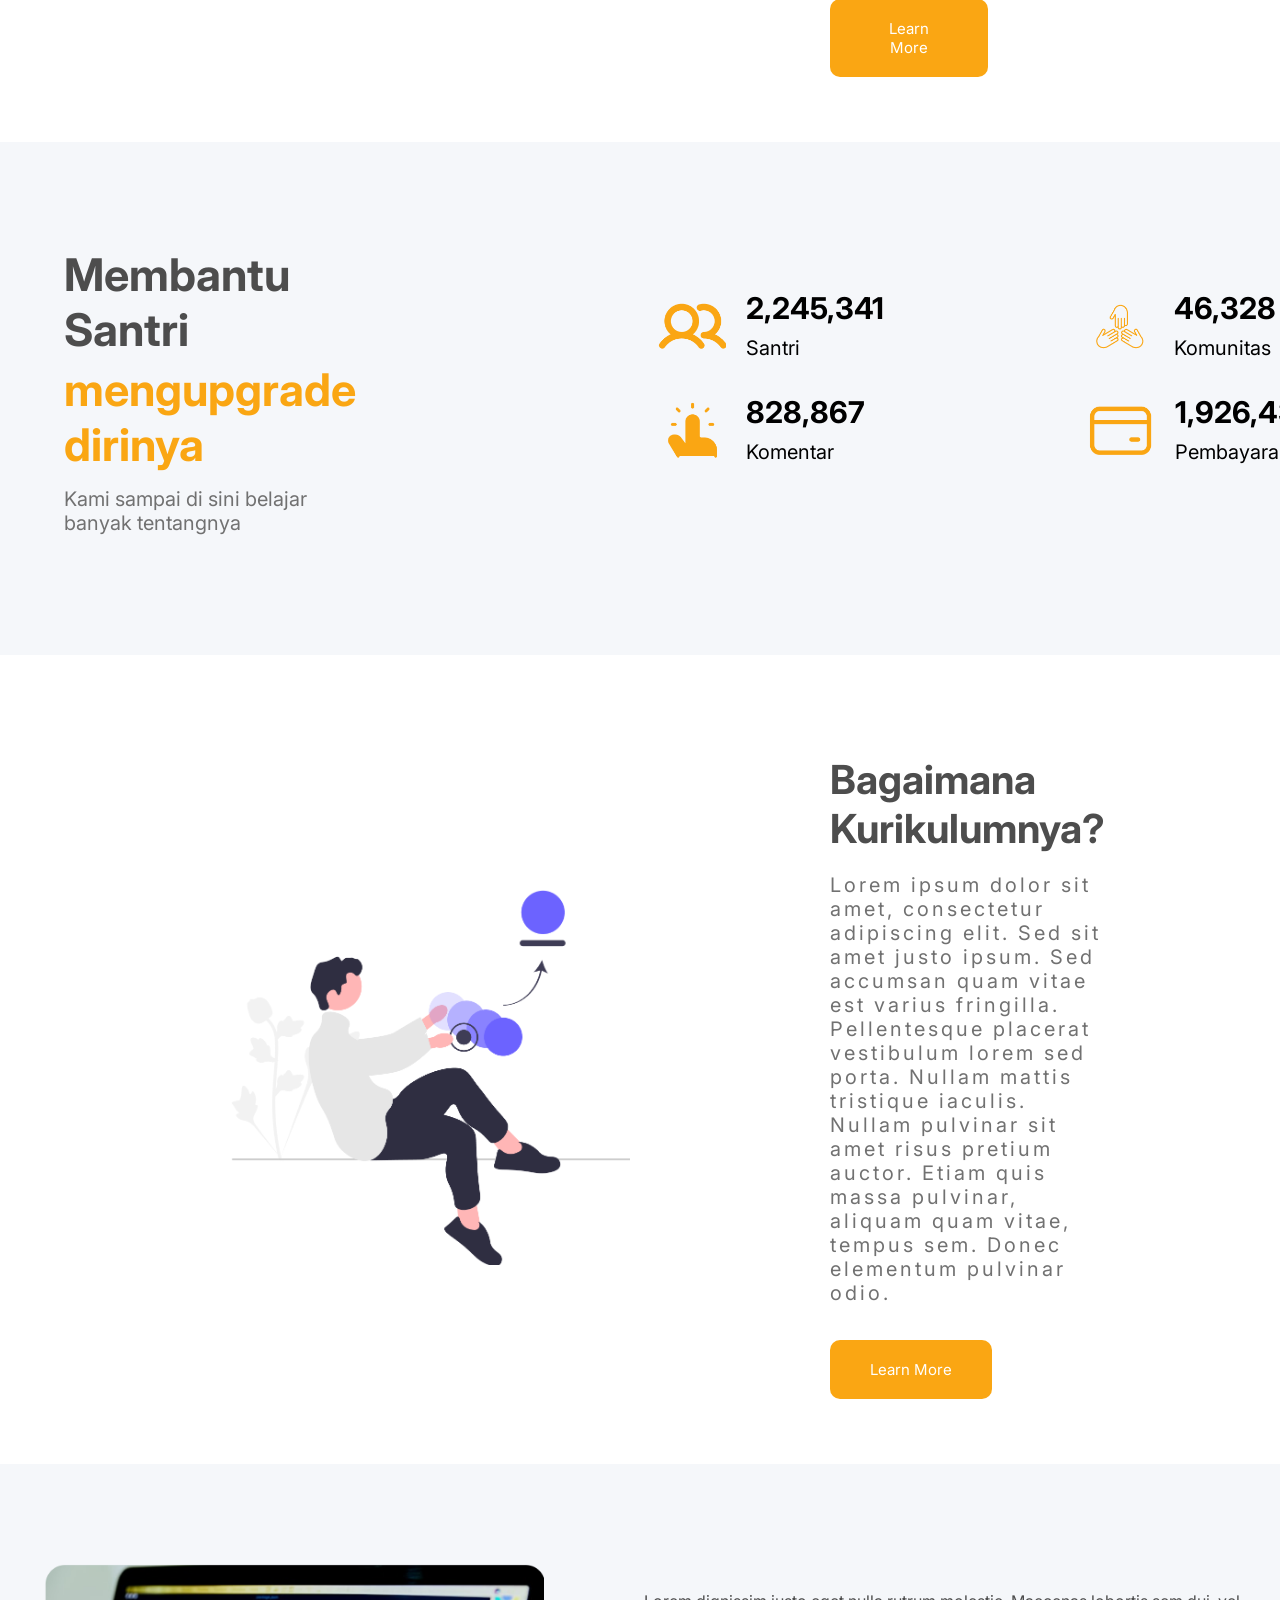
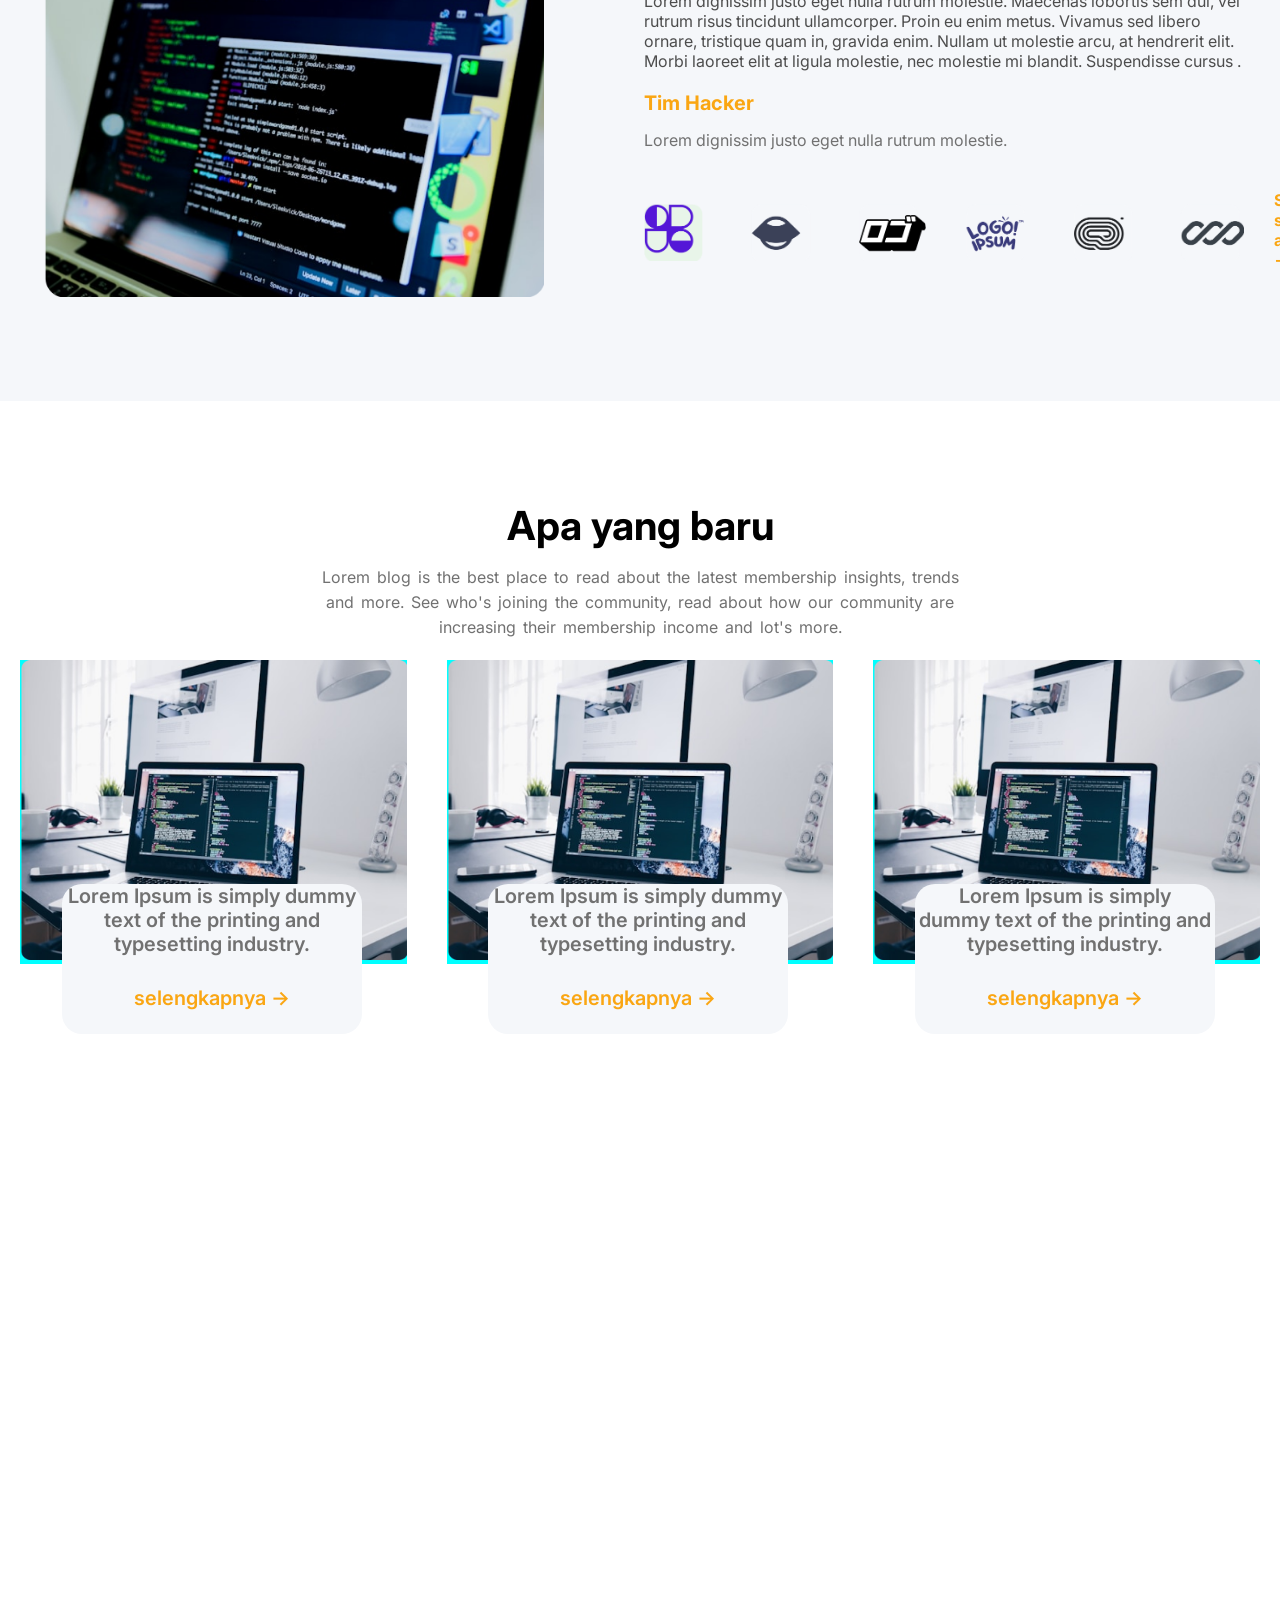
==== commit 81c124f7: "update-slicing" ====
--- a/index.html
+++ b/index.html
@@ -261,9 +261,9 @@
 
     <section id="rdrd">
       <div class="container-baru">
+
         <div class="text-baru">
           <h1>Apa yang baru</h1>
-
           <p>
             Lorem blog is the best place to read about the latest membership
             insights, trends <br />
@@ -273,9 +273,58 @@
           </p>
         </div>
 
+
+      <div class="HV">
+
         <div class="blk">
-          <img src="./assets/lptph.png" alt="" />
-        </div>
+          <span>
+            <img src="./assets/lptph.png" alt="" />
+          </span>
+
+          <div class="tx">
+            <p>Lorem Ipsum is simply dummy text of the printing and typesetting industry.</p>
+
+            <p class="dlw">
+                selengkapnya &rarr;
+            </p>
+         </div>
+        </div>
+
+
+
+        <div class="blk">
+          <span>
+            <img src="./assets/lptph.png" alt="" />
+          </span>
+
+          <div class="tx">
+            <p>Lorem Ipsum is simply dummy text of the printing and typesetting industry.</p>
+
+            <p class="dlw">
+                selengkapnya &rarr;
+            </p>
+         </div>
+        </div>
+
+
+
+        <div class="blk">
+          <span>
+            <img src="./assets/lptph.png" alt="" />
+          </span>
+
+          <div class="tx">
+            <p>Lorem Ipsum is simply <br> dummy text of the printing and typesetting industry.</p>
+
+            <p class="dlw">
+                selengkapnya &rarr;
+            </p>
+         </div>
+         
+        </div>
+
+      </div>
+      
       </div>
     </section>
 
--- a/banner.css
+++ b/banner.css
@@ -7,11 +7,14 @@
 }
 
 #navigasi {
+    z-index: 1;
     position: sticky;
     top: 0px;
     background-color: white;
     box-shadow: rgba(50, 50, 93, 0.25) 0px 6px 12px -2px, rgba(0, 0, 0, 0.3) 0px 3px 7px -3px;
 }
+
+
 
 .user{
     /* background-color: #717171; */
@@ -70,11 +73,40 @@
 }
 
 .list-navigasi li{
+    position: relative;
     list-style: none;
     margin-left: 15px;
     margin-right: 30px;
 }   
 
+.dropdown-menu{
+    display: none;
+    position: absolute;
+    list-style: none;
+    top: 100%;
+    background-color: rgb(255, 255, 255);
+}
+
+.dropdown-menu a{
+    background-color: #eeeeee;
+    font-weight: 400;
+    color: black;
+    width: 150px;
+    display: block;
+    margin: 8px 12px;
+    text-decoration: none;
+    padding: 12px 0;
+    text-align: center;
+}
+
+.dropdown-menu a:hover{
+    background-color: #FAA613;
+}
+
+.dropdown:hover .dropdown-menu{
+    display: block;
+
+}
 
 #banner{
     background-color: #F5F7FA;
@@ -424,6 +456,177 @@
 }
 
 
+#rilum{
+    /* background-color: #F5F7FA; */
+    margin-top: 100px;
+  
+}
+
+.ril-1{
+    margin-left: 230px;
+    /* background-color: aqua; */
+    margin-right: 230px;
+    display: flex;
+    justify-content: space-between;
+    align-items: center;
+    margin-top: 65px;
+    margin-bottom: 65px;
+}
+
+.ril-1 img{
+    /* background-color: black; */
+    width: 400px;
+}
+
+.Text-enam{
+    color: #4D4D4D;
+    font-size: 20px;
+    margin-bottom: px;
+    display: flex;
+    flex-direction: column;
+    margin-right: 100px;
+    margin-left: 200px  ;
+}
+
+.Text-enam h1{
+    font-size: 40px;
+}
+
+.Text-enam p{
+    margin-top: 20px;
+    color: #717171;
+    font-size: 20px;
+    margin-bottom: 15px;
+    letter-spacing: 3px;
+}
+
+.Learn-More{
+    margin-top: 20px;
+    background-color: #FAA613 ;
+    border: none;
+    color: white;
+    font-size: 15px;
+    padding: 20px 40px;
+    border-radius: 10px;    
+}
+
+#TH{
+    background-color: #F5F7FA;
+    margin-bottom: 100px;
+
+}
+
+.container-TH{
+    display: flex;
+    justify-content: center;
+}
+
+
+
+.gmbr{
+    margin: 100px;
+}
+
+.gmbr img{
+    width: 500px;
+}
+
+.tandi{
+    display: block;
+    align-self: center;
+    /* background-color: aquamarine; */
+
+    p{
+        margin-bottom: 20px;
+        color: #4D4D4D;
+    }
+
+    h4{
+        font-family: 'Inter';
+        font-size: 20px;
+        margin-bottom: 15px;
+        color: #FAA613;
+
+    }
+    .prol{
+        margin-bottom: 40px;
+        color: #717171;
+    }
+
+    span{
+        color: #FAA613;
+        font-weight: 700;
+        margin-bottom: 5px;
+        
+        
+    }
+    
+}
+
+.ia{
+    display: flex;
+    align-items: center;
+    img{
+        width: 600px;
+        margin-right: 30px;
+    }
+}
+
+.text-baru{
+    text-align: center;
+
+    h1{
+        font-size: 40px;
+        margin-bottom: 15px;
+        font-family: 'Inter';
+    }
+
+    p{
+        word-spacing: 3px;
+        line-height: 25px;
+        color: #717171;
+    }
+}
+
+.HV{
+    display: flex;
+    justify-content: center;
+}
+
+.blk{
+    margin: 20px;
+    position: relative;
+    width: 400px;
+    background-color: aqua;
+    img{
+        width: 100%;
+    }
+}
+
+.tx{
+    display: block;
+    align-content: center;
+    border-radius: 20px;
+    height: 150px;
+    text-align: center;
+    right: 45px;
+    width: 300px;
+    position: absolute;
+    bottom: -70px;
+    background-color: #F5F7FA;
+    p{
+        margin-bottom: 30px;
+        color: #717171;
+        font-weight: 600;
+        font-size: 20px;
+        font-family: 'Inter';
+    }
+    .dlw{
+        color: #FAA613;
+        margin-top: 10px;
+    }
+}
+
 
 
 #height{
